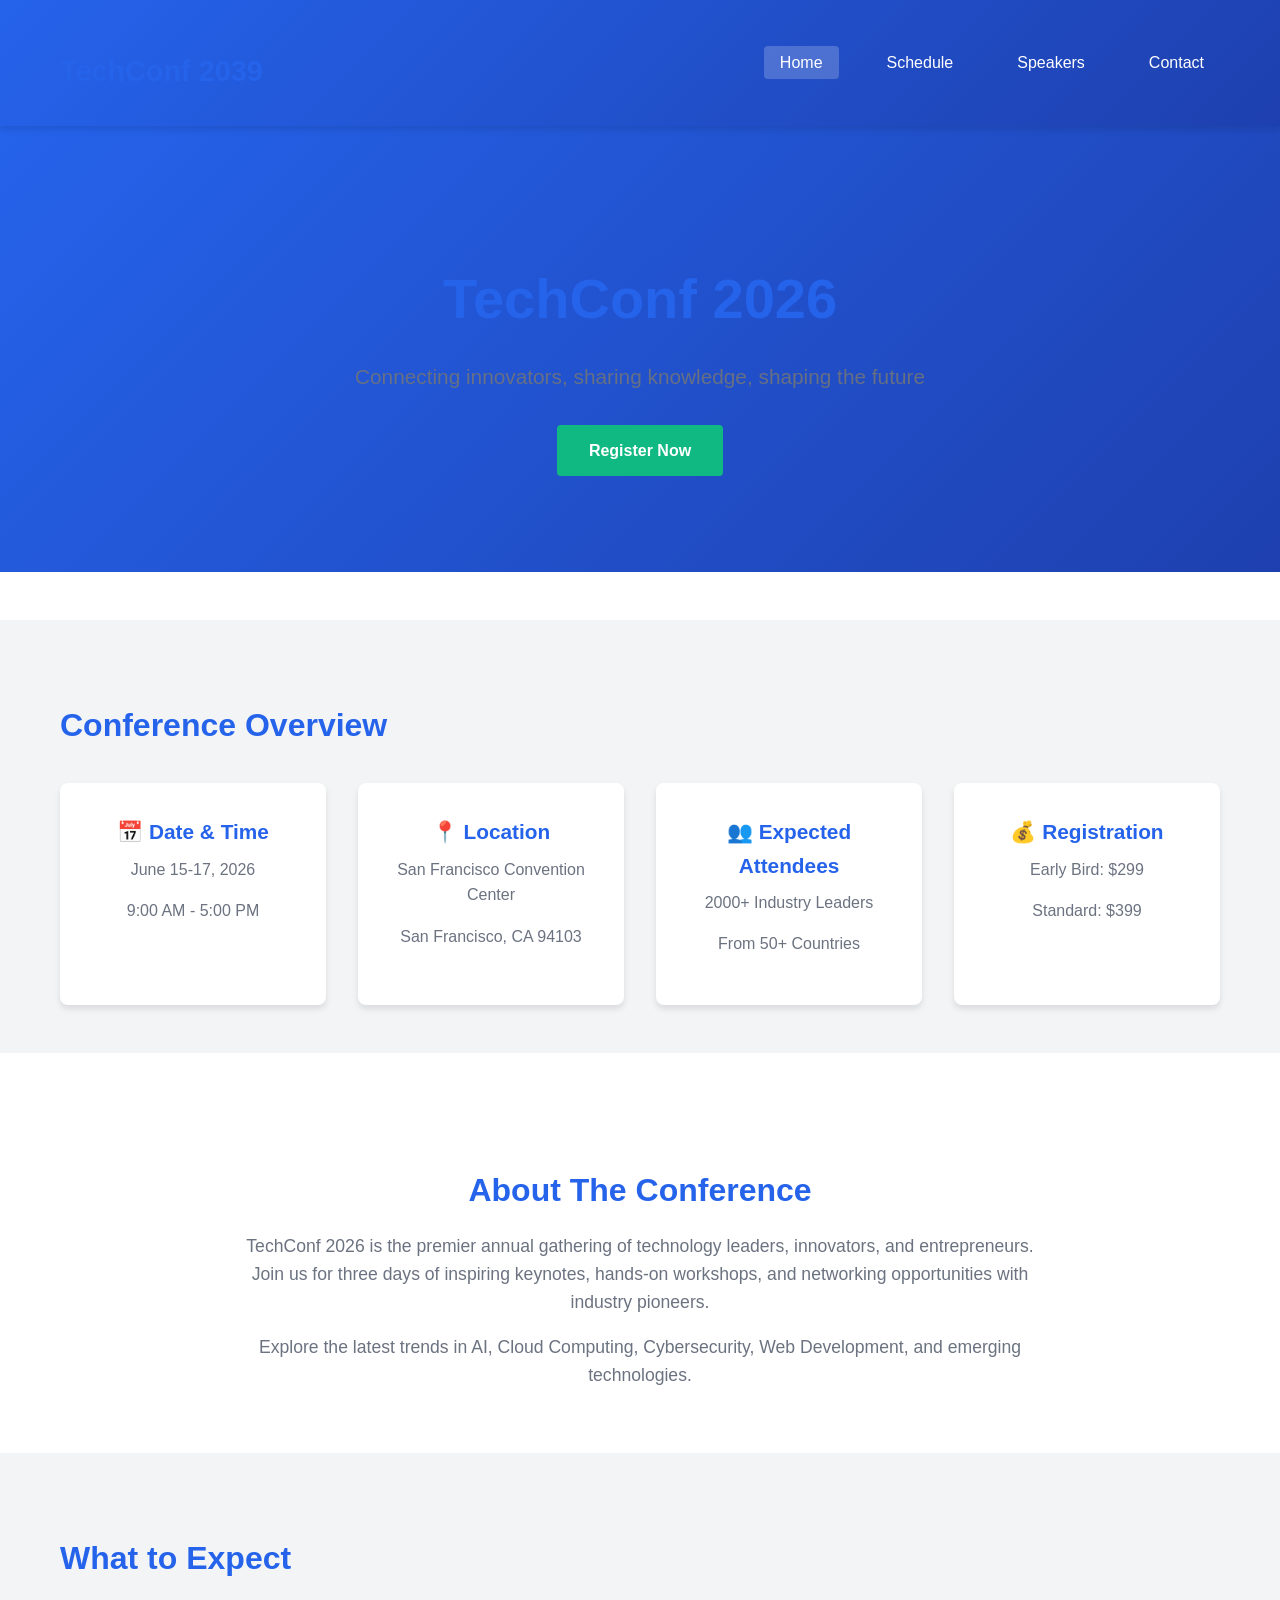
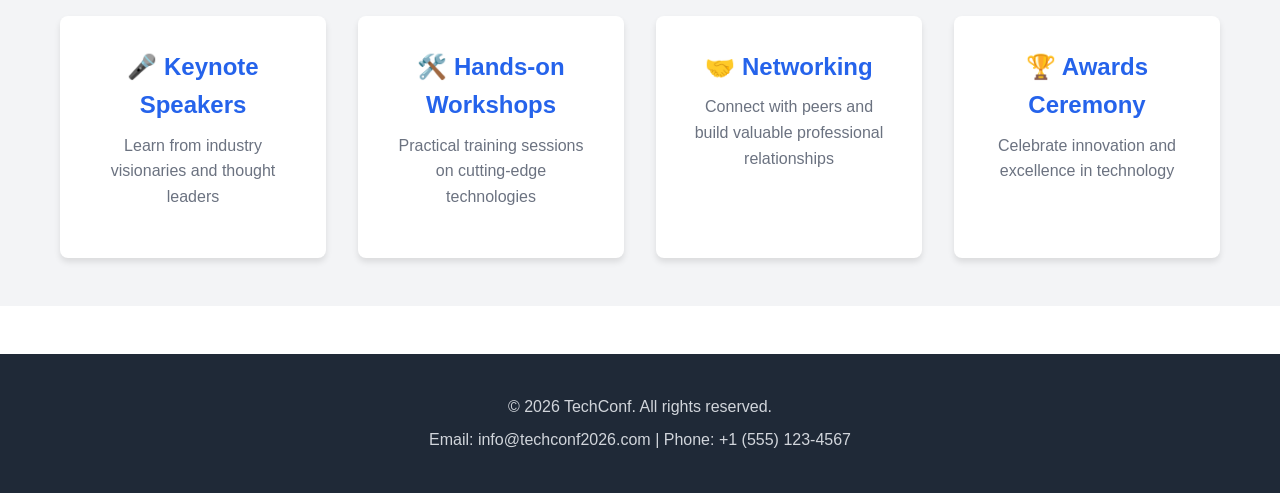
==== index.html @ 29abfab2 "Update conference year in logo heading" ====
<!doctype html>
<html lang="en">
  <head>
    <meta charset="UTF-8" />
    <meta name="viewport" content="width=device-width, initial-scale=1.0" />
    <title>TechConf 2026 - Leading Technology Conference</title>
    <link rel="stylesheet" href="styles.css" />
  </head>
  <body>
    <nav class="navbar">
      <div class="container">
        <h1 class="logo">TechConf 2039</h1>
        <ul class="nav-links">
          <li><a href="index.html" class="active">Home</a></li>
          <li><a href="schedule.html">Schedule</a></li>
          <li><a href="speakers.html">Speakers</a></li>
          <li><a href="contact.html">Contact</a></li>
        </ul>
      </div>
    </nav>

    <header class="hero">
      <div class="hero-content">
        <h1>TechConf 2026</h1>
        <p>Connecting innovators, sharing knowledge, shaping the future</p>
        <a href="contact.html" class="btn btn-primary">Register Now</a>
      </div>
    </header>

    <main>
      <section class="details">
        <div class="container">
          <h2>Conference Overview</h2>
          <div class="info-grid">
            <div class="info-card">
              <h3>📅 Date & Time</h3>
              <p>June 15-17, 2026</p>
              <p>9:00 AM - 5:00 PM</p>
            </div>
            <div class="info-card">
              <h3>📍 Location</h3>
              <p>San Francisco Convention Center</p>
              <p>San Francisco, CA 94103</p>
            </div>
            <div class="info-card">
              <h3>👥 Expected Attendees</h3>
              <p>2000+ Industry Leaders</p>
              <p>From 50+ Countries</p>
            </div>
            <div class="info-card">
              <h3>💰 Registration</h3>
              <p>Early Bird: $299</p>
              <p>Standard: $399</p>
            </div>
          </div>
        </div>
      </section>

      <section class="about">
        <div class="container">
          <h2>About The Conference</h2>
          <p>
            TechConf 2026 is the premier annual gathering of technology leaders,
            innovators, and entrepreneurs. Join us for three days of inspiring
            keynotes, hands-on workshops, and networking opportunities with
            industry pioneers.
          </p>
          <p>
            Explore the latest trends in AI, Cloud Computing, Cybersecurity, Web
            Development, and emerging technologies.
          </p>
        </div>
      </section>

      <section class="highlights">
        <div class="container">
          <h2>What to Expect</h2>
          <div class="highlights-grid">
            <div class="highlight-item">
              <h3>🎤 Keynote Speakers</h3>
              <p>Learn from industry visionaries and thought leaders</p>
            </div>
            <div class="highlight-item">
              <h3>🛠️ Hands-on Workshops</h3>
              <p>Practical training sessions on cutting-edge technologies</p>
            </div>
            <div class="highlight-item">
              <h3>🤝 Networking</h3>
              <p>
                Connect with peers and build valuable professional relationships
              </p>
            </div>
            <div class="highlight-item">
              <h3>🏆 Awards Ceremony</h3>
              <p>Celebrate innovation and excellence in technology</p>
            </div>
          </div>
        </div>
      </section>
    </main>

    <footer>
      <div class="container">
        <p>&copy; 2026 TechConf. All rights reserved.</p>
        <p>Email: info@techconf2026.com | Phone: +1 (555) 123-4567</p>
      </div>
    </footer>
  </body>
</html>
---- styles.css ----
/* Global Styles */
* {
  margin: 0;
  padding: 0;
  box-sizing: border-box;
}

:root {
  --primary-color: #2563eb;
  --primary-dark: #1e40af;
  --secondary-color: #10b981;
  --text-color: #1f2937;
  --text-light: #6b7280;
  --bg-light: #f3f4f6;
  --border-color: #e5e7eb;
  --shadow: 0 4px 6px rgba(0, 0, 0, 0.1);
  --shadow-lg: 0 10px 20px rgba(0, 0, 0, 0.15);
}

body {
  font-family: "Segoe UI", Tahoma, Geneva, Verdana, sans-serif;
  color: var(--text-color);
  line-height: 1.6;
  background-color: #ffffff;
}

.container {
  max-width: 1200px;
  margin: 0 auto;
  padding: 0 20px;
}

/* Navigation Bar */
.navbar {
  background: linear-gradient(
    135deg,
    var(--primary-color) 0%,
    var(--primary-dark) 100%
  );
  color: white;
  padding: 1rem 0;
  position: sticky;
  top: 0;
  z-index: 100;
  box-shadow: var(--shadow);
}

.navbar .container {
  display: flex;
  justify-content: space-between;
  align-items: center;
}

.navbar .logo {
  font-size: 1.8rem;
  font-weight: bold;
}

.nav-links {
  display: flex;
  list-style: none;
  gap: 2rem;
}

.nav-links a {
  color: white;
  text-decoration: none;
  font-weight: 500;
  transition: opacity 0.3s ease;
  padding: 0.5rem 1rem;
  border-radius: 4px;
}

.nav-links a:hover,
.nav-links a.active {
  background-color: rgba(255, 255, 255, 0.2);
  opacity: 1;
}

/* Hero Section */
.hero {
  background: linear-gradient(
    135deg,
    var(--primary-color) 0%,
    var(--primary-dark) 100%
  );
  color: white;
  padding: 6rem 2rem;
  text-align: center;
  margin-bottom: 3rem;
}

.hero-content h1 {
  font-size: 3.5rem;
  margin-bottom: 1rem;
  font-weight: bold;
}

.hero-content p {
  font-size: 1.3rem;
  margin-bottom: 2rem;
  opacity: 0.95;
}

/* Buttons */
.btn {
  display: inline-block;
  padding: 0.8rem 2rem;
  border-radius: 4px;
  text-decoration: none;
  font-weight: 600;
  transition: all 0.3s ease;
  border: none;
  cursor: pointer;
  font-size: 1rem;
}

.btn-primary {
  background-color: var(--secondary-color);
  color: white;
}

.btn-primary:hover {
  background-color: #059669;
  transform: translateY(-2px);
  box-shadow: var(--shadow-lg);
}

/* Main Content */
main {
  min-height: calc(100vh - 200px);
}

h1 {
  margin: 2rem 0 1rem 0;
  font-size: 2.5rem;
  color: var(--primary-color);
}

h2 {
  margin: 2rem 0 1rem 0;
  font-size: 2rem;
  color: var(--primary-color);
}

h3 {
  margin: 1rem 0 0.5rem 0;
  font-size: 1.3rem;
  color: var(--text-color);
}

p {
  margin-bottom: 1rem;
  color: var(--text-light);
}

/* Details Section */
.details {
  background-color: var(--bg-light);
  padding: 3rem 0;
  margin: 2rem 0;
}

.info-grid {
  display: grid;
  grid-template-columns: repeat(auto-fit, minmax(250px, 1fr));
  gap: 2rem;
  margin-top: 2rem;
}

.info-card {
  background: white;
  padding: 2rem;
  border-radius: 8px;
  box-shadow: var(--shadow);
  text-align: center;
  transition: transform 0.3s ease;
}

.info-card:hover {
  transform: translateY(-5px);
  box-shadow: var(--shadow-lg);
}

.info-card h3 {
  color: var(--primary-color);
  margin-top: 0;
}

/* About Section */
.about {
  background: white;
  padding: 3rem 0;
  text-align: center;
}

.about p {
  max-width: 800px;
  margin-left: auto;
  margin-right: auto;
  font-size: 1.1rem;
}

/* Highlights Section */
.highlights {
  background-color: var(--bg-light);
  padding: 3rem 0;
}

.highlights-grid {
  display: grid;
  grid-template-columns: repeat(auto-fit, minmax(250px, 1fr));
  gap: 2rem;
  margin-top: 2rem;
}

.highlight-item {
  background: white;
  padding: 2rem;
  border-radius: 8px;
  text-align: center;
  box-shadow: var(--shadow);
  transition: transform 0.3s ease;
}

.highlight-item:hover {
  transform: translateY(-5px);
}

.highlight-item h3 {
  color: var(--primary-color);
  font-size: 1.5rem;
  margin-top: 0;
}

/* Schedule Section */
.schedule {
  background: white;
  padding: 2rem;
  margin: 2rem 0;
  border-radius: 8px;
  box-shadow: var(--shadow);
}

.schedule-item {
  display: grid;
  grid-template-columns: 150px 1fr;
  gap: 2rem;
  padding: 1.5rem 0;
  border-bottom: 1px solid var(--border-color);
}

.schedule-item:last-child {
  border-bottom: none;
}

.schedule-item .time {
  font-weight: bold;
  color: var(--primary-color);
  min-width: 150px;
}

.schedule-item .event h3 {
  margin-top: 0;
}

/* Speakers Grid */
.intro {
  text-align: center;
  font-size: 1.1rem;
  color: var(--text-light);
  margin-bottom: 2rem;
}

.speakers-grid {
  display: grid;
  grid-template-columns: repeat(auto-fit, minmax(300px, 1fr));
  gap: 2rem;
  margin-top: 2rem;
}

.speaker-card {
  background: white;
  padding: 2rem;
  border-radius: 8px;
  box-shadow: var(--shadow);
  text-align: center;
  transition:
    transform 0.3s ease,
    box-shadow 0.3s ease;
}

.speaker-card:hover {
  transform: translateY(-8px);
  box-shadow: var(--shadow-lg);
}

.speaker-avatar {
  font-size: 3rem;
  margin-bottom: 1rem;
}

.speaker-card h3 {
  color: var(--primary-color);
  margin-top: 0;
}

.speaker-card .title {
  font-weight: 600;
  color: var(--secondary-color);
  margin-bottom: 0.5rem;
}

.speaker-card .bio {
  font-size: 0.95rem;
  color: var(--text-light);
  margin: 1rem 0;
}

.speaker-card .topics {
  font-size: 0.9rem;
  color: var(--primary-color);
  font-weight: 600;
}

/* Contact Layout */
.contact-layout {
  display: grid;
  grid-template-columns: 1fr 1fr;
  gap: 3rem;
  margin: 2rem 0;
}

@media (max-width: 768px) {
  .contact-layout {
    grid-template-columns: 1fr;
  }
}

.contact-info {
  background: var(--bg-light);
  padding: 2rem;
  border-radius: 8px;
}

.info-section {
  margin-bottom: 2rem;
}

.info-section h3 {
  color: var(--primary-color);
  margin-top: 0;
}

.info-section a {
  color: var(--primary-color);
  text-decoration: none;
}

.info-section a:hover {
  text-decoration: underline;
}

/* Registration Form */
.registration-form {
  background: white;
  padding: 2rem;
  border-radius: 8px;
  box-shadow: var(--shadow);
}

.form-group {
  margin-bottom: 1.5rem;
}

.form-group label {
  display: block;
  margin-bottom: 0.5rem;
  font-weight: 600;
  color: var(--text-color);
}

.form-group input,
.form-group select,
.form-group textarea {
  width: 100%;
  padding: 0.75rem;
  border: 1px solid var(--border-color);
  border-radius: 4px;
  font-family: inherit;
  font-size: 1rem;
  transition: border-color 0.3s ease;
}

.form-group input:focus,
.form-group select:focus,
.form-group textarea:focus {
  outline: none;
  border-color: var(--primary-color);
  box-shadow: 0 0 0 3px rgba(37, 99, 235, 0.1);
}

.checkbox-group {
  display: flex;
  flex-direction: column;
  gap: 0.5rem;
}

.checkbox-group label {
  display: flex;
  align-items: center;
  font-weight: normal;
  margin-bottom: 0;
}

.checkbox-group input {
  width: auto;
  margin-right: 0.5rem;
}

.form-note {
  font-size: 0.9rem;
  color: var(--text-light);
}

/* FAQ Section */
.faq {
  background: var(--bg-light);
  padding: 3rem;
  border-radius: 8px;
  margin-top: 3rem;
}

.faq-item {
  background: white;
  padding: 1.5rem;
  margin-bottom: 1rem;
  border-radius: 4px;
  border-left: 4px solid var(--primary-color);
}

.faq-item h3 {
  color: var(--primary-color);
  margin-top: 0;
  margin-bottom: 0.5rem;
}

/* Footer */
footer {
  background: var(--text-color);
  color: white;
  text-align: center;
  padding: 2rem;
  margin-top: 3rem;
}

footer p {
  color: #d1d5db;
  margin: 0.5rem 0;
}

footer a {
  color: white;
  text-decoration: none;
}

footer a:hover {
  text-decoration: underline;
}

/* Responsive Design */
@media (max-width: 768px) {
  .nav-links {
    gap: 1rem;
  }

  .nav-links a {
    padding: 0.3rem 0.5rem;
    font-size: 0.9rem;
  }

  .hero-content h1 {
    font-size: 2rem;
  }

  .hero-content p {
    font-size: 1rem;
  }

  h1 {
    font-size: 1.8rem;
  }

  h2 {
    font-size: 1.5rem;
  }

  .schedule-item {
    grid-template-columns: 1fr;
  }

  .schedule-item .time {
    font-size: 0.9rem;
  }

  .speakers-grid {
    grid-template-columns: 1fr;
  }

  .info-grid,
  .highlights-grid {
    grid-template-columns: 1fr;
  }
}
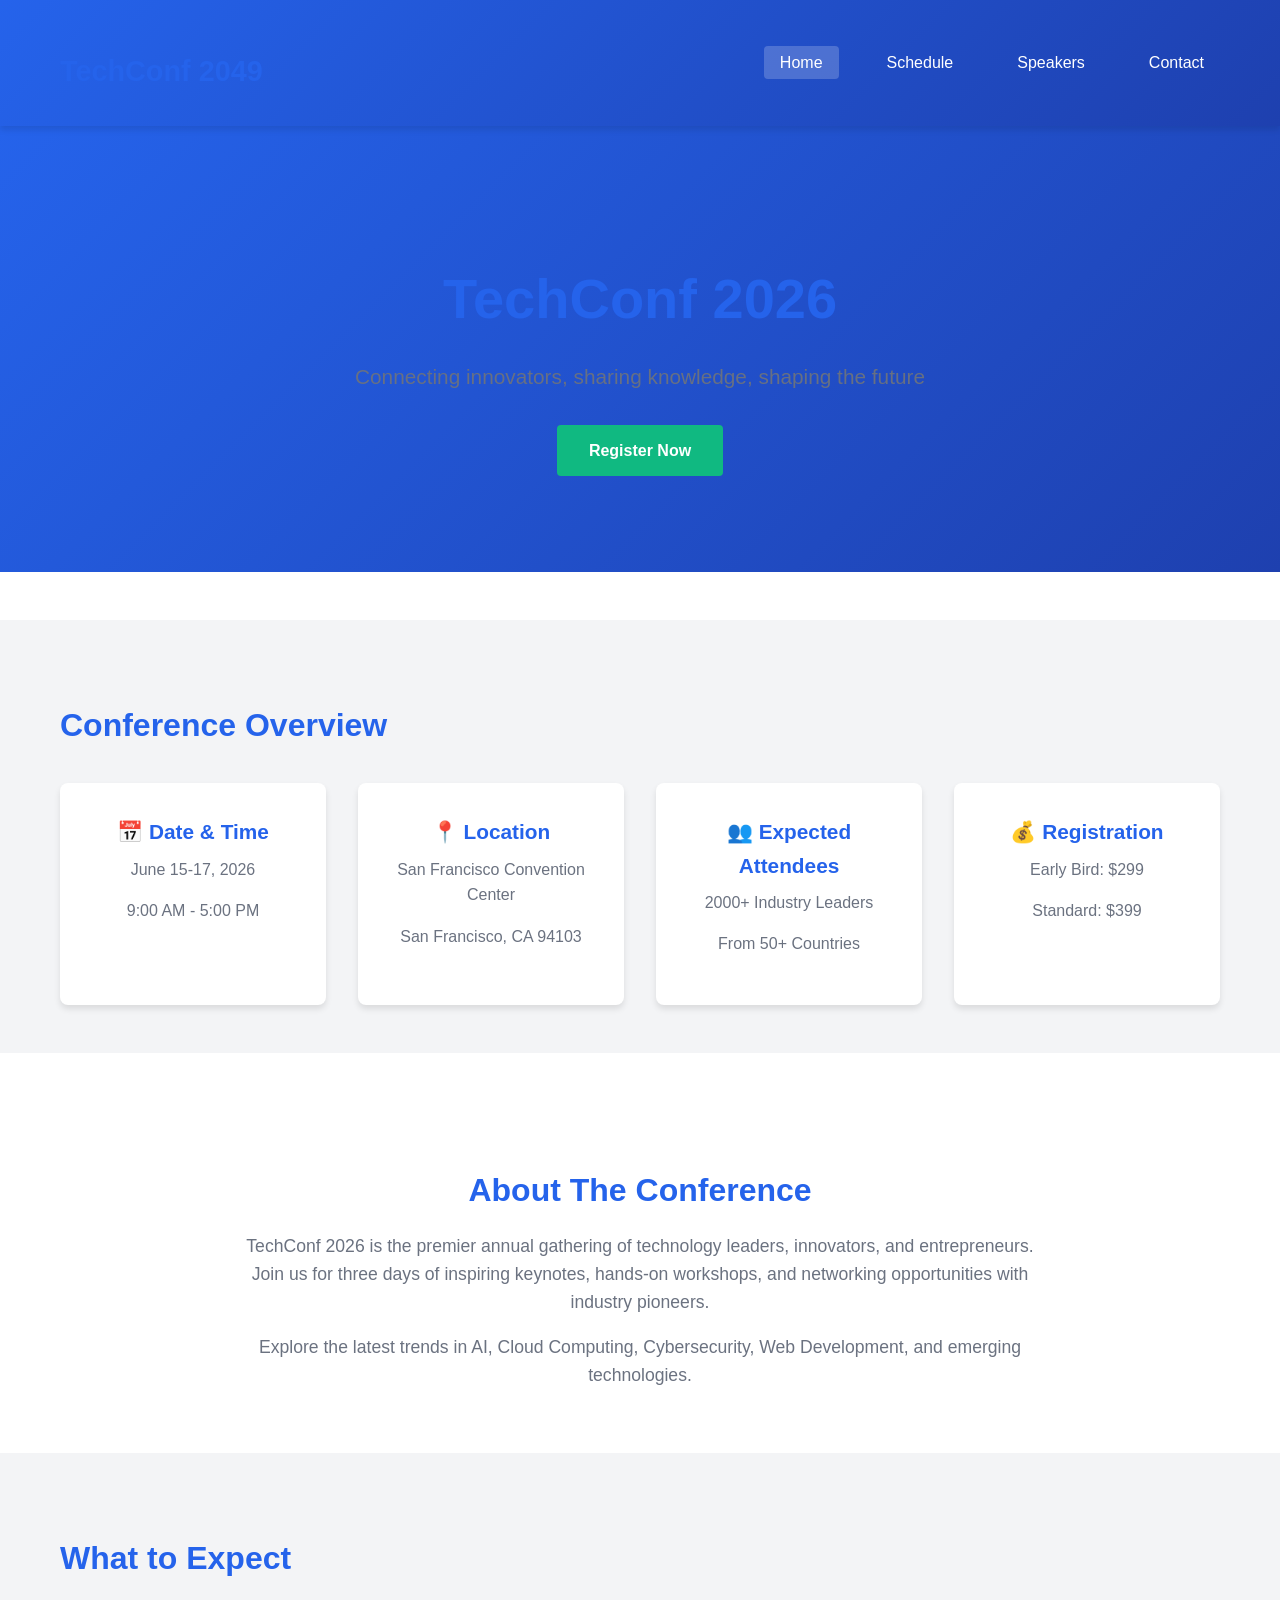
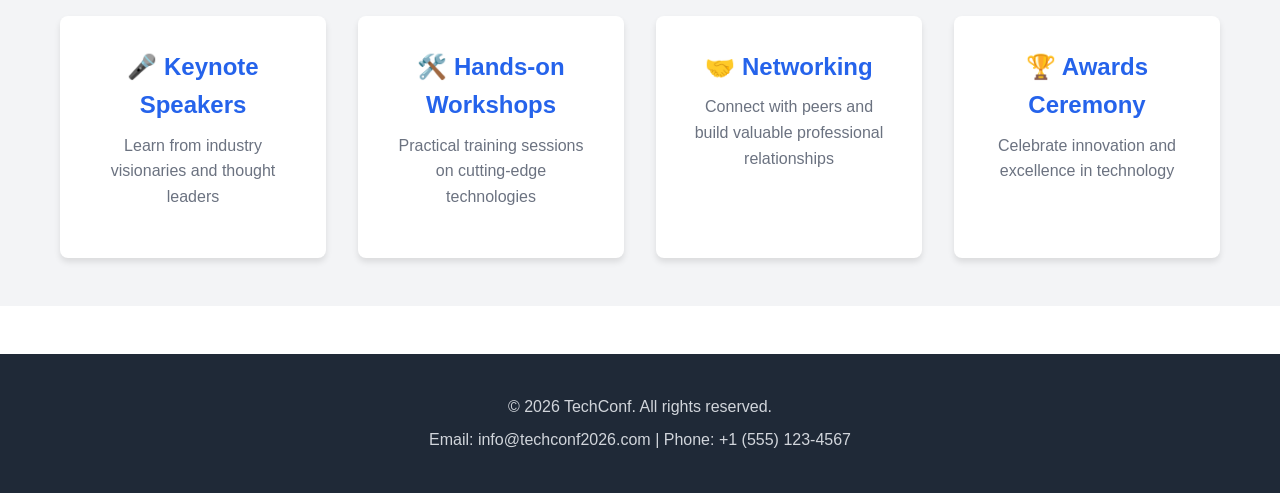
==== commit 1af71f79: "Update index.html" ====
--- a/index.html
+++ b/index.html
@@ -9,7 +9,7 @@
   <body>
     <nav class="navbar">
       <div class="container">
-        <h1 class="logo">TechConf 2039</h1>
+        <h1 class="logo">TechConf 2049</h1>
         <ul class="nav-links">
           <li><a href="index.html" class="active">Home</a></li>
           <li><a href="schedule.html">Schedule</a></li>
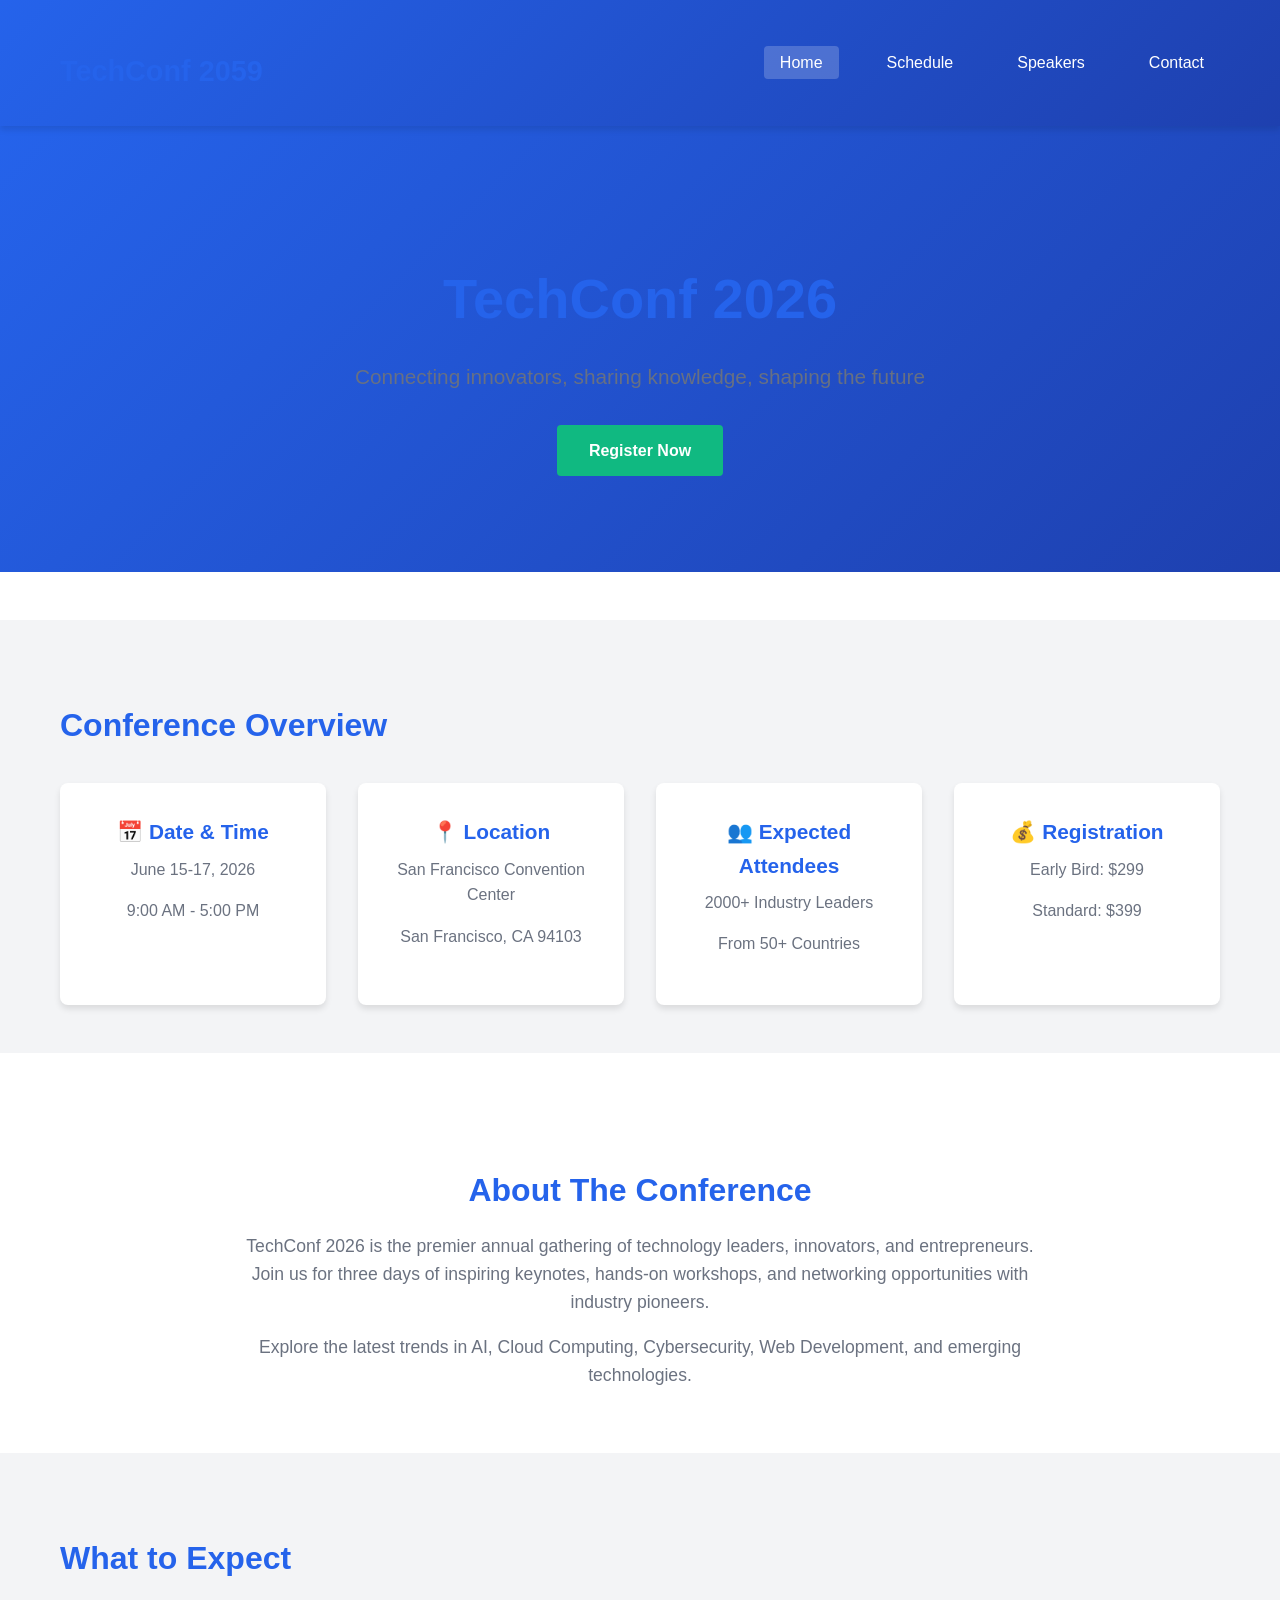
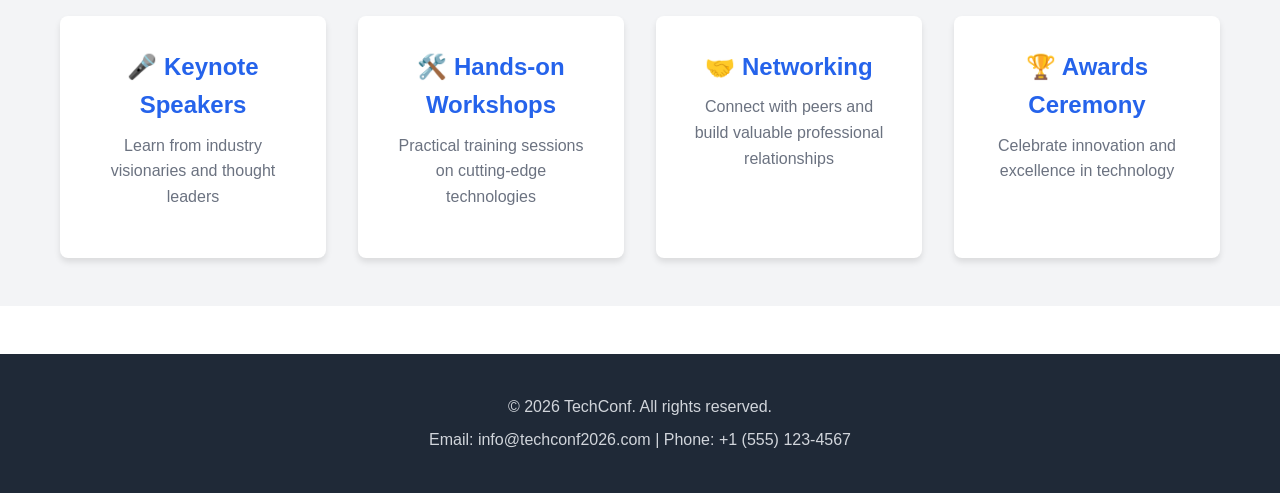
==== commit 0e8cedf2: "Update conference year in logo heading" ====
--- a/index.html
+++ b/index.html
@@ -9,7 +9,7 @@
   <body>
     <nav class="navbar">
       <div class="container">
-        <h1 class="logo">TechConf 2049</h1>
+        <h1 class="logo">TechConf 2059</h1>
         <ul class="nav-links">
           <li><a href="index.html" class="active">Home</a></li>
           <li><a href="schedule.html">Schedule</a></li>
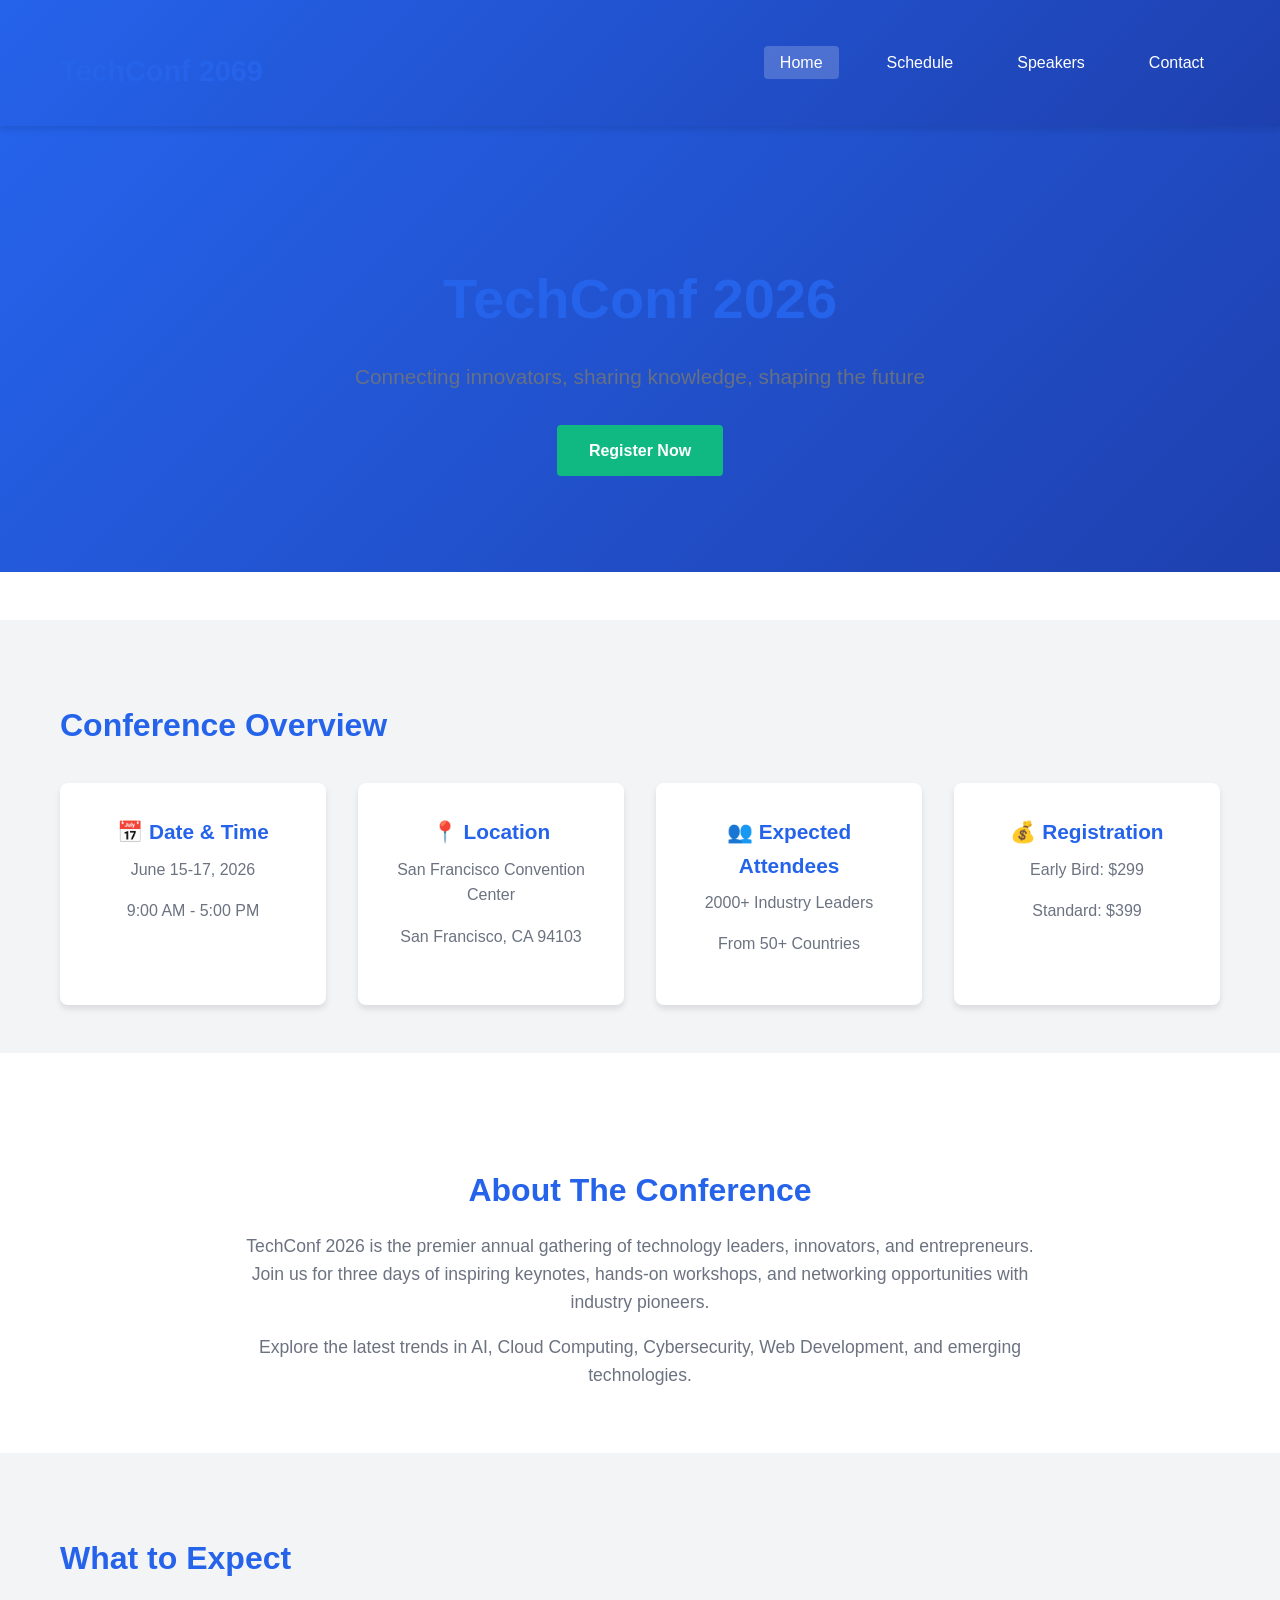
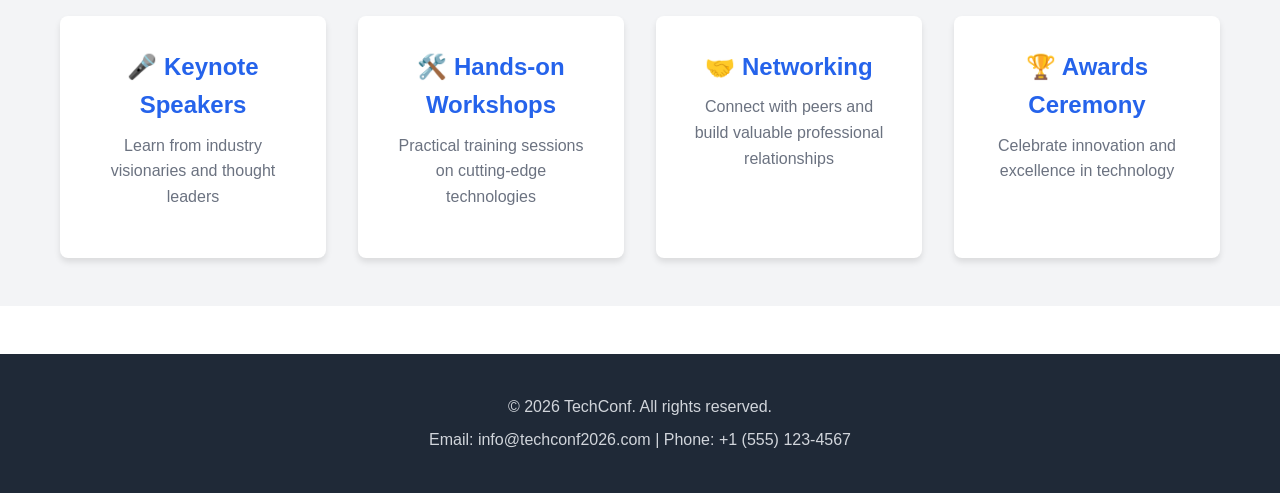
==== commit a164e707: "Update index.html" ====
--- a/index.html
+++ b/index.html
@@ -9,7 +9,7 @@
   <body>
     <nav class="navbar">
       <div class="container">
-        <h1 class="logo">TechConf 2059</h1>
+        <h1 class="logo">TechConf 2069</h1>
         <ul class="nav-links">
           <li><a href="index.html" class="active">Home</a></li>
           <li><a href="schedule.html">Schedule</a></li>
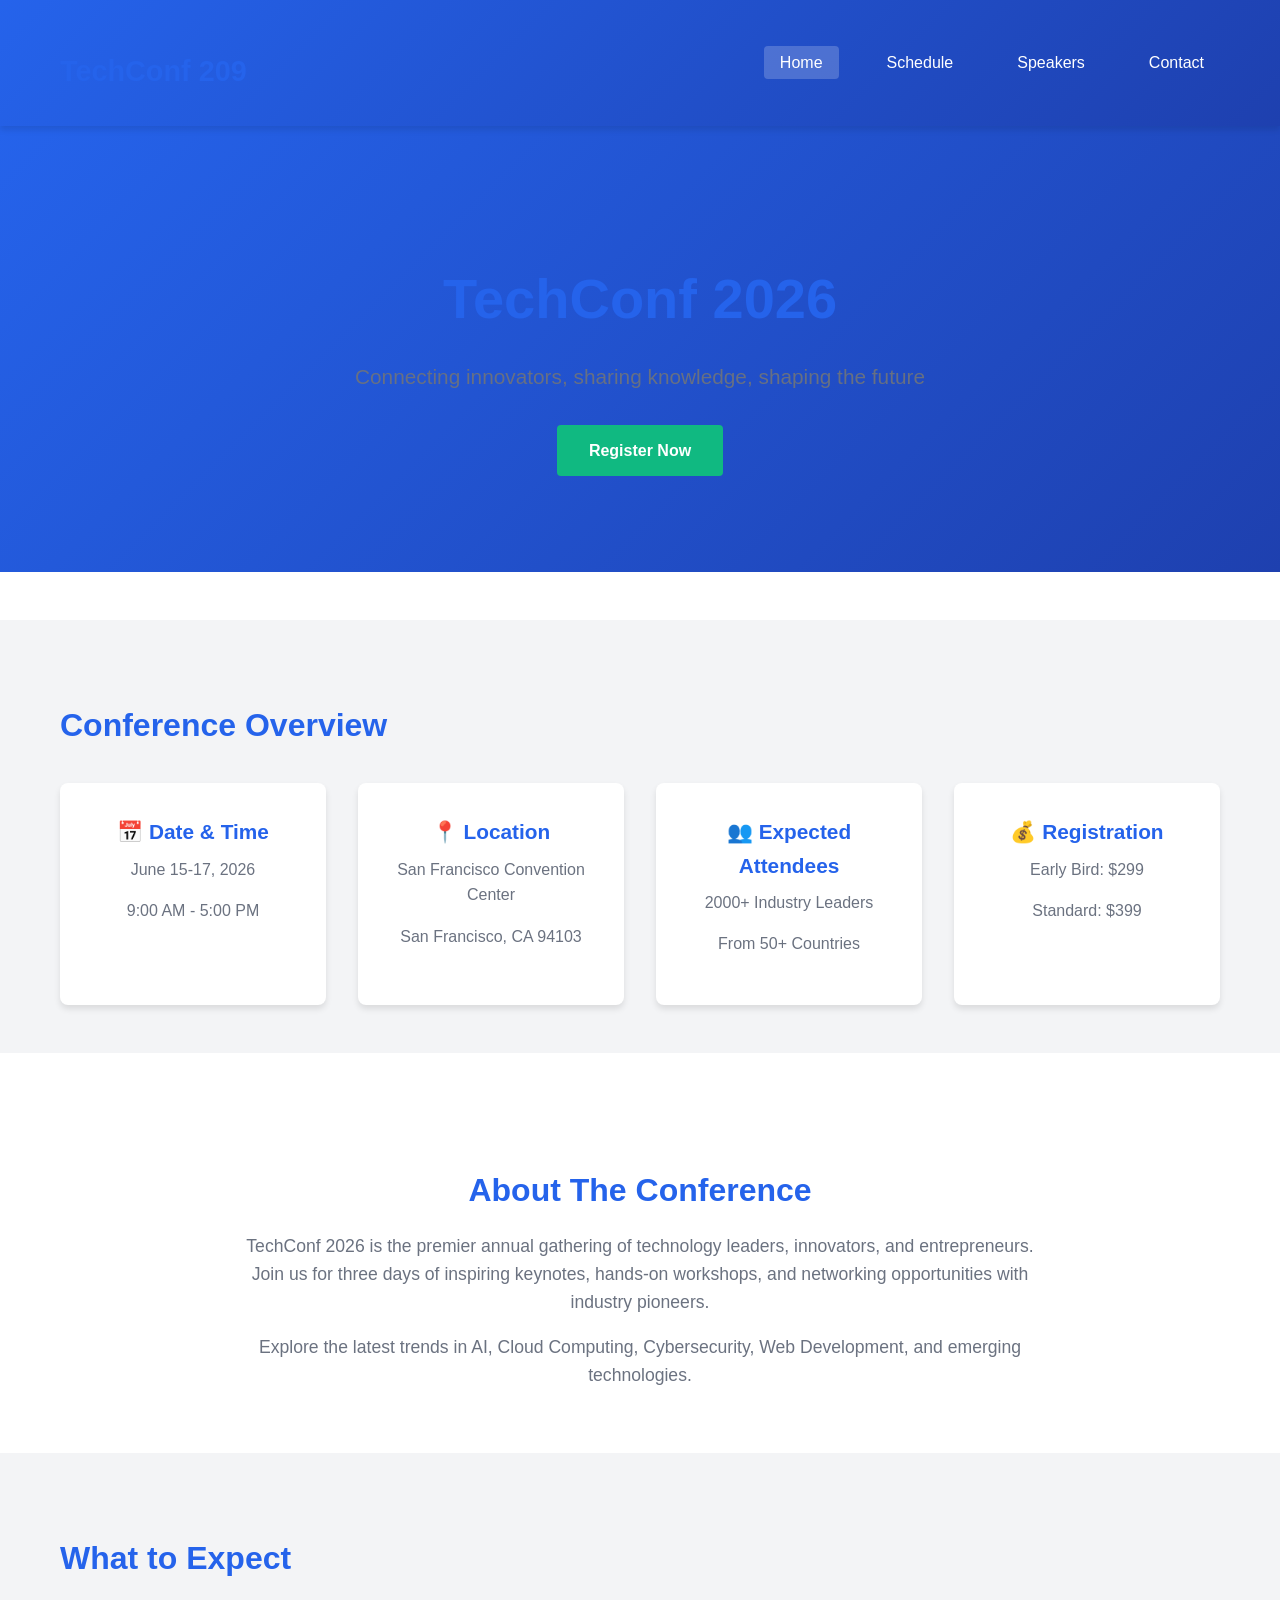
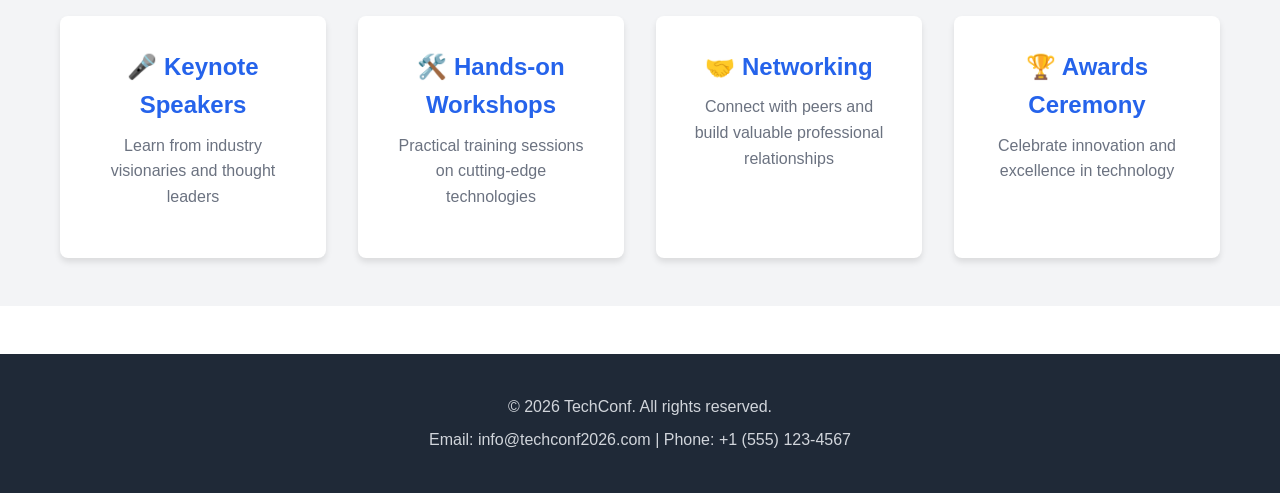
==== commit d2bedb01: "Update conference year in logo heading" ====
--- a/index.html
+++ b/index.html
@@ -9,7 +9,7 @@
   <body>
     <nav class="navbar">
       <div class="container">
-        <h1 class="logo">TechConf 2069</h1>
+        <h1 class="logo">TechConf 209</h1>
         <ul class="nav-links">
           <li><a href="index.html" class="active">Home</a></li>
           <li><a href="schedule.html">Schedule</a></li>
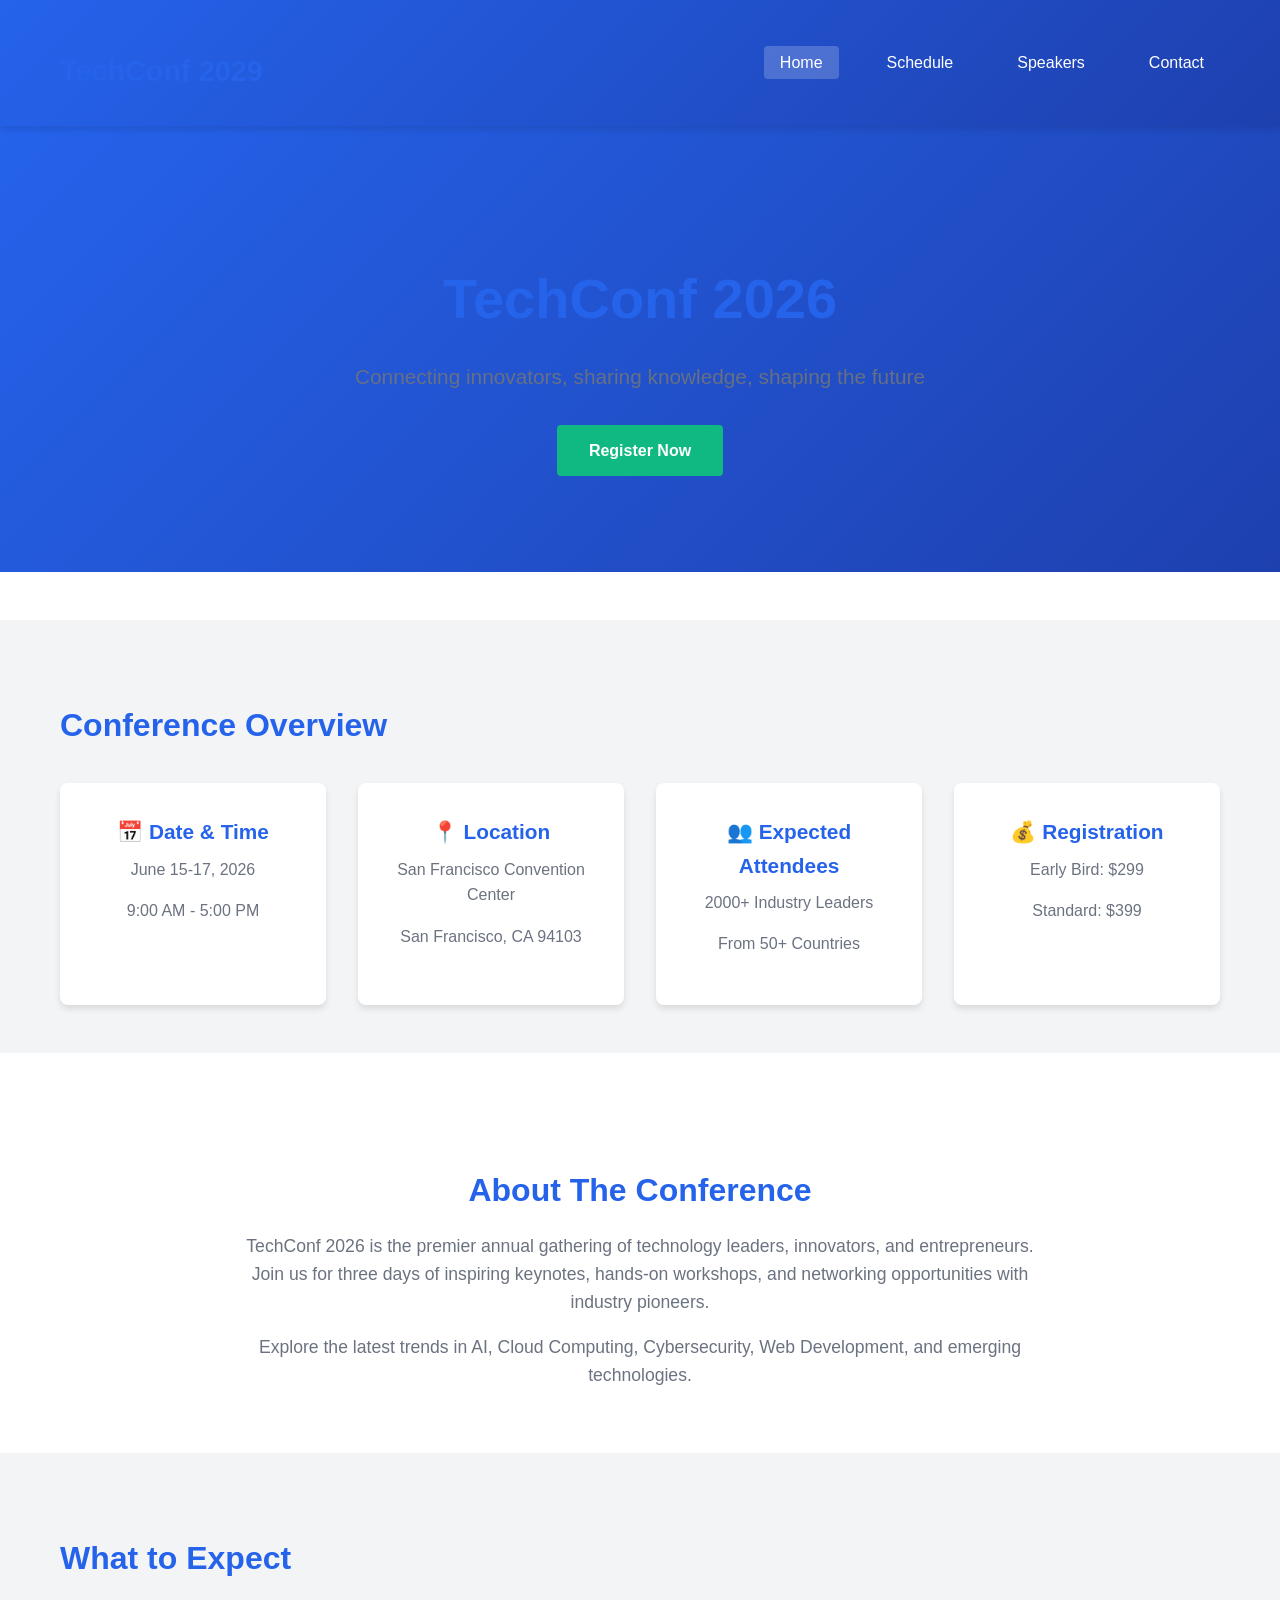
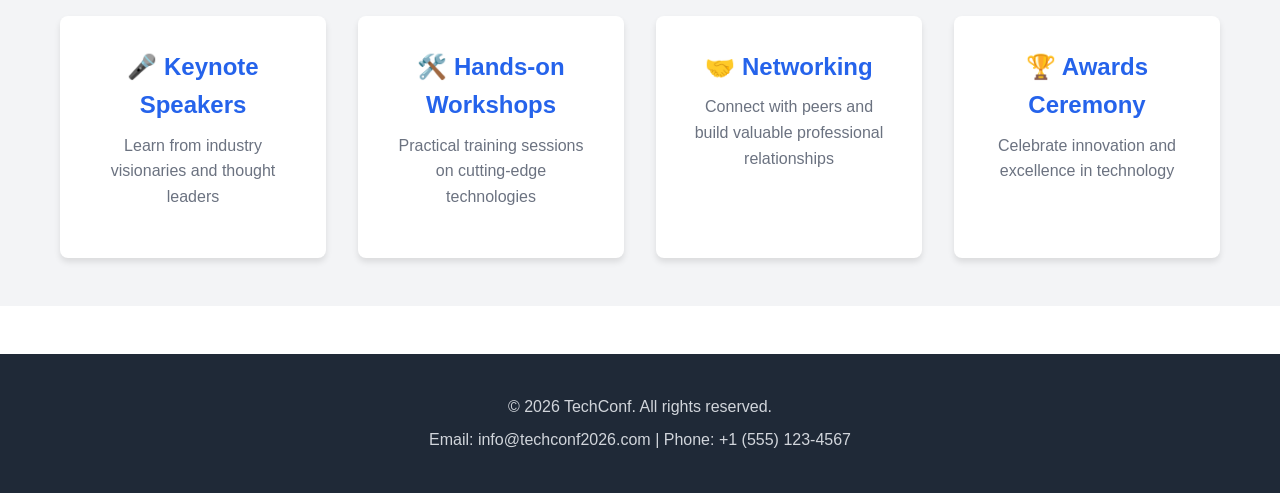
==== commit 78916683: "Update conference year from 209 to 2029" ====
--- a/index.html
+++ b/index.html
@@ -9,7 +9,7 @@
   <body>
     <nav class="navbar">
       <div class="container">
-        <h1 class="logo">TechConf 209</h1>
+        <h1 class="logo">TechConf 2029</h1>
         <ul class="nav-links">
           <li><a href="index.html" class="active">Home</a></li>
           <li><a href="schedule.html">Schedule</a></li>
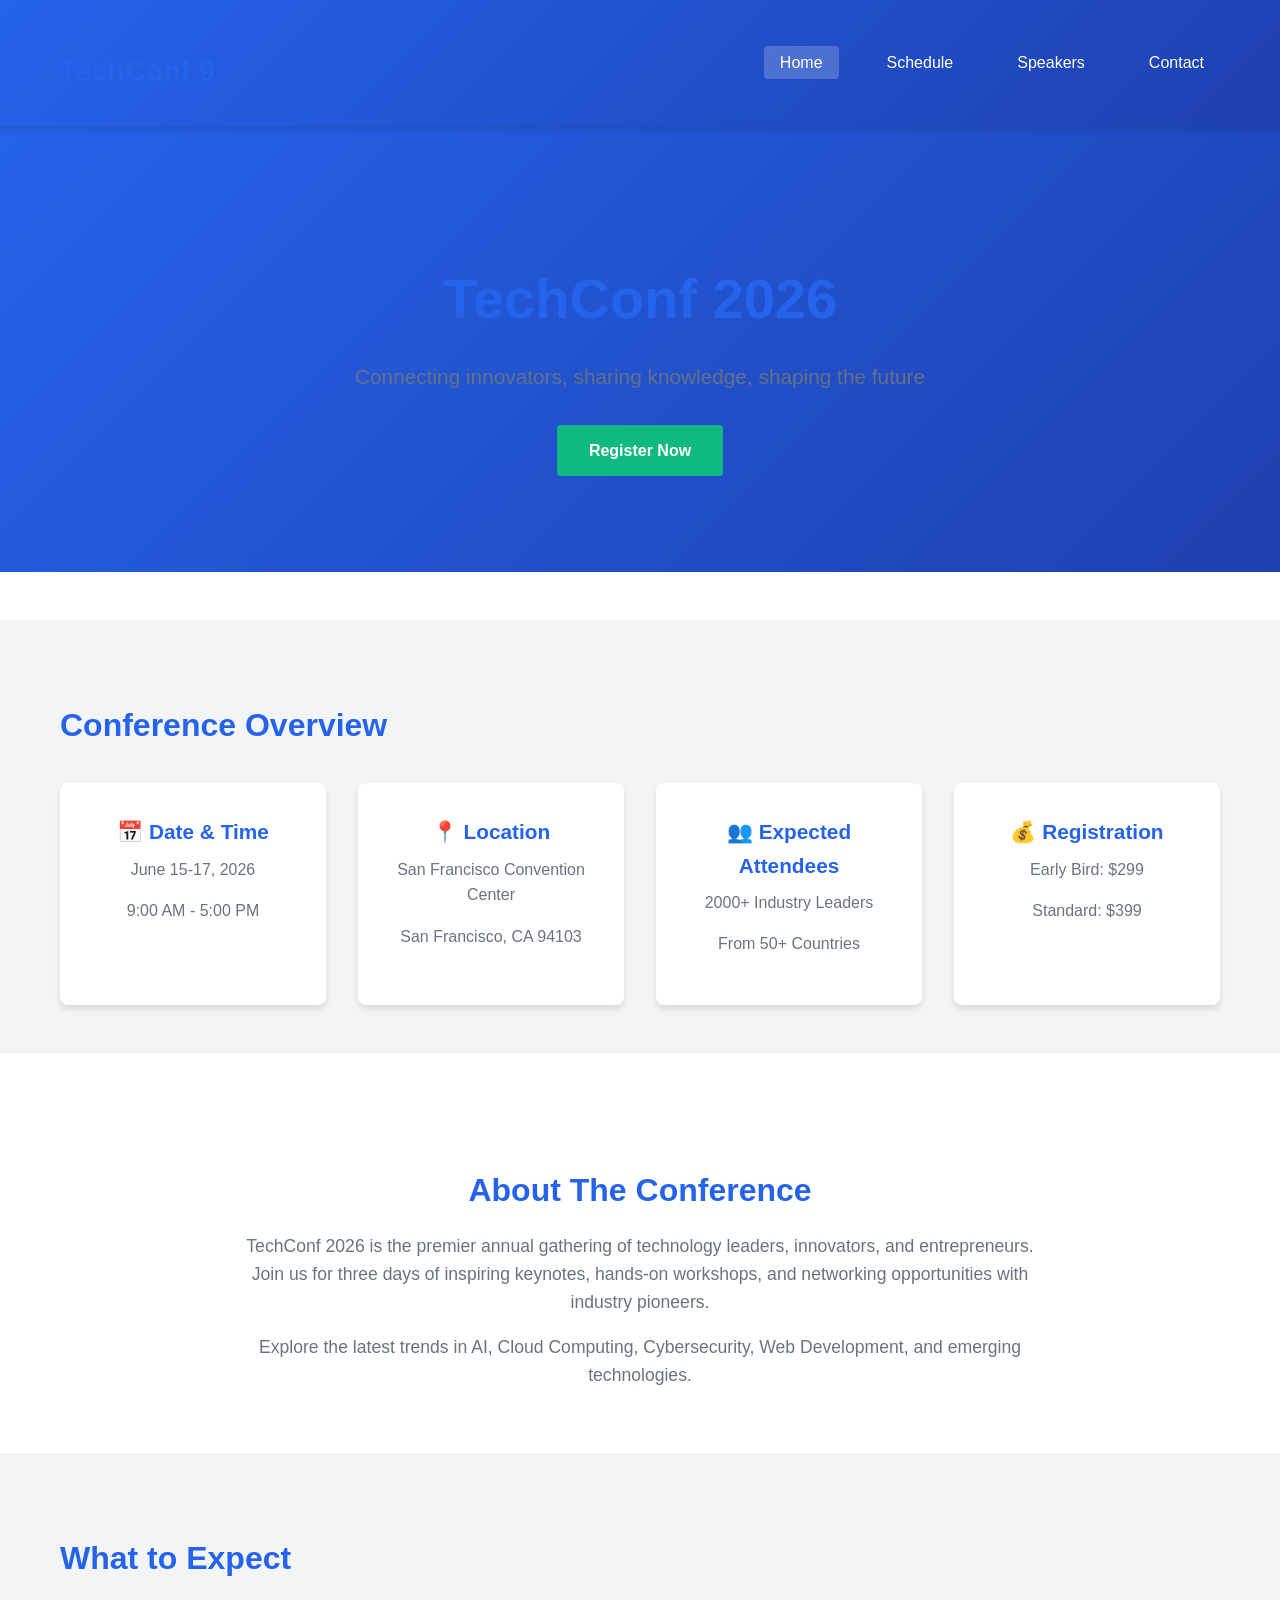
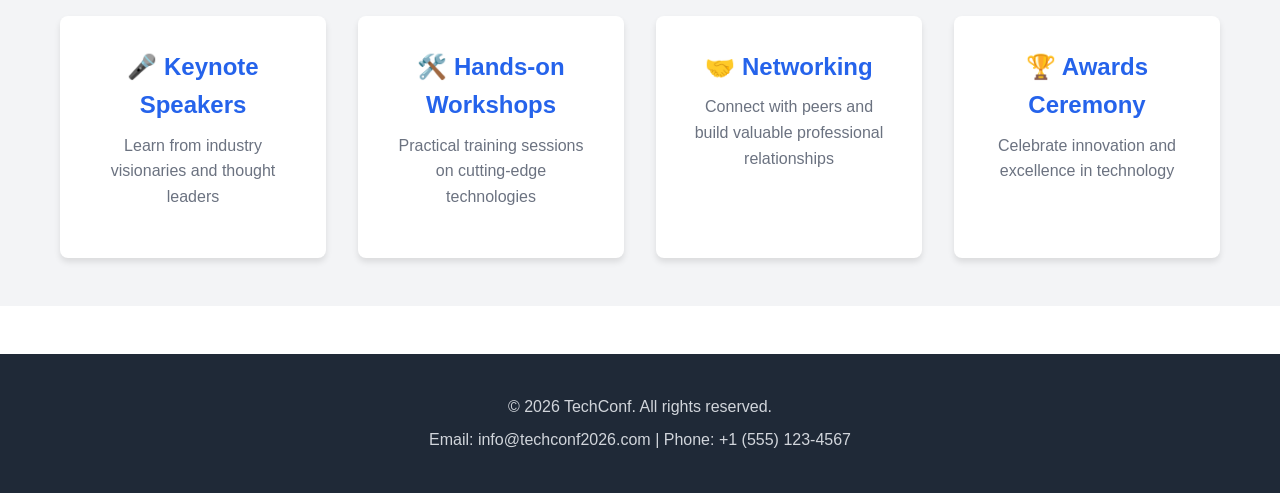
==== commit 075e07f3: "Update conference year from 2029 to 9" ====
--- a/index.html
+++ b/index.html
@@ -9,7 +9,7 @@
   <body>
     <nav class="navbar">
       <div class="container">
-        <h1 class="logo">TechConf 2029</h1>
+        <h1 class="logo">TechConf 9</h1>
         <ul class="nav-links">
           <li><a href="index.html" class="active">Home</a></li>
           <li><a href="schedule.html">Schedule</a></li>
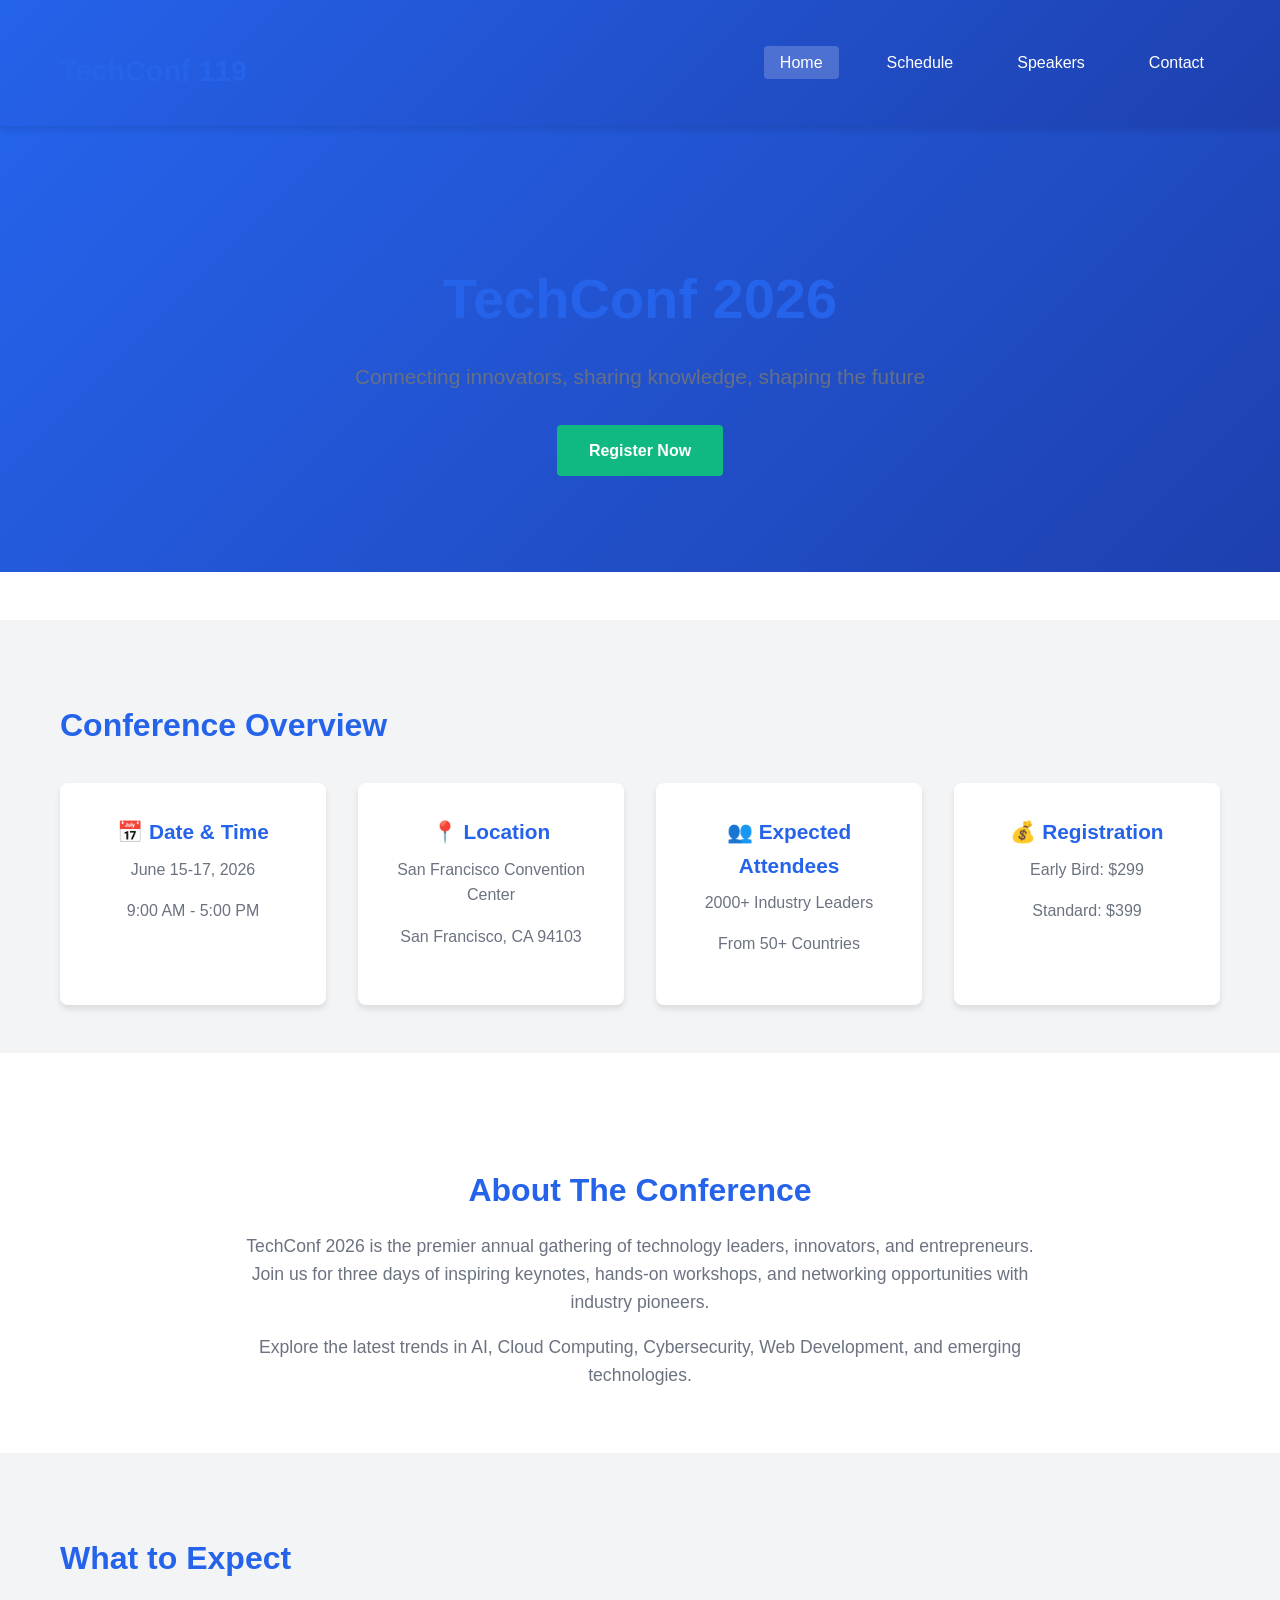
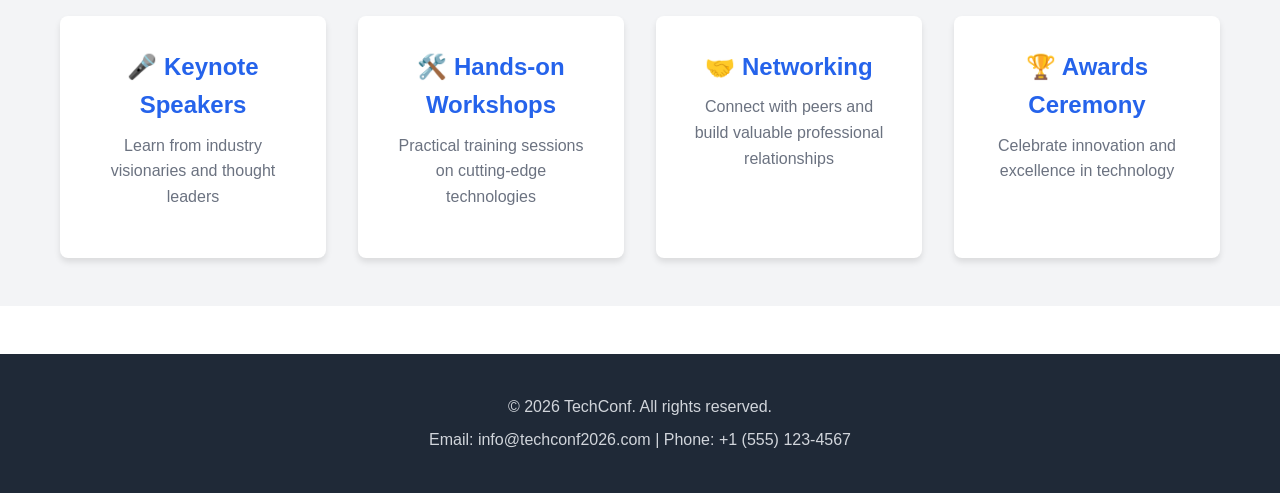
==== commit 15bcdf0f: "Update index.html" ====
--- a/index.html
+++ b/index.html
@@ -9,7 +9,7 @@
   <body>
     <nav class="navbar">
       <div class="container">
-        <h1 class="logo">TechConf 9</h1>
+        <h1 class="logo">TechConf 119</h1>
         <ul class="nav-links">
           <li><a href="index.html" class="active">Home</a></li>
           <li><a href="schedule.html">Schedule</a></li>
